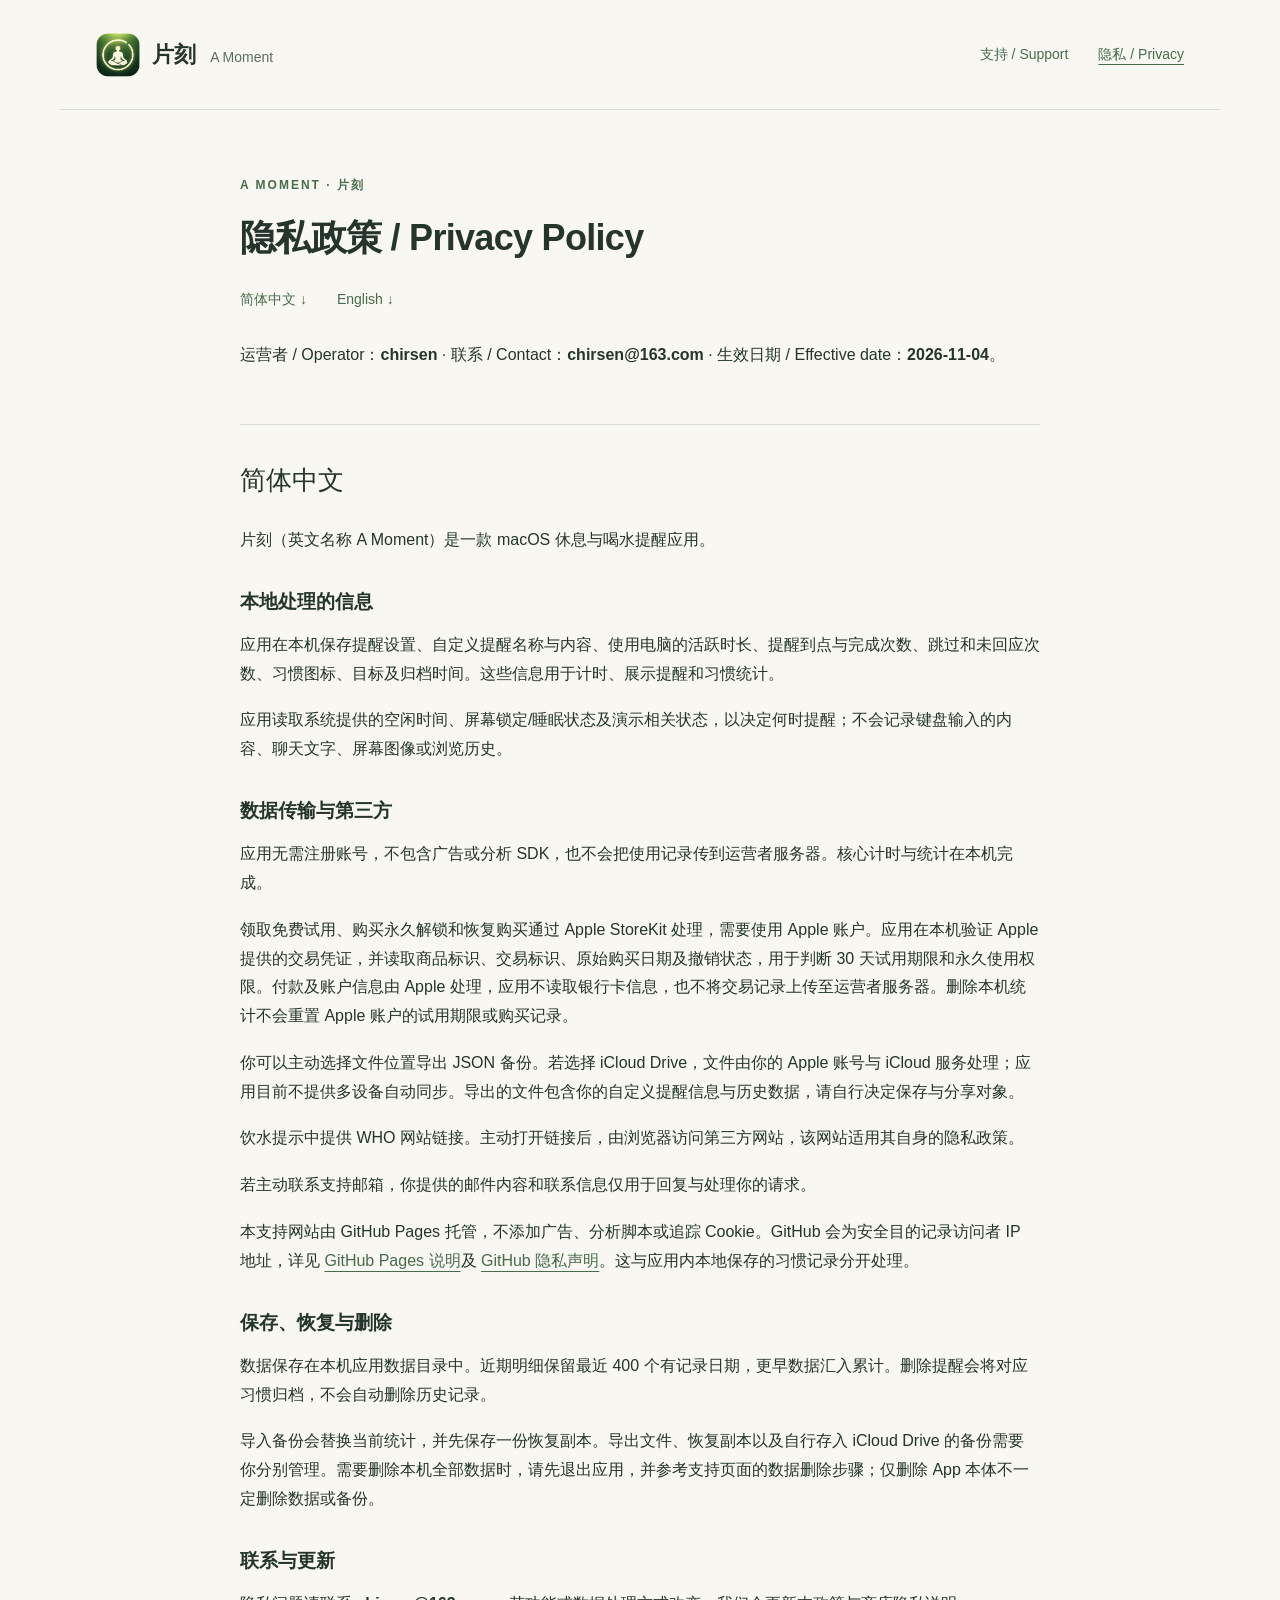
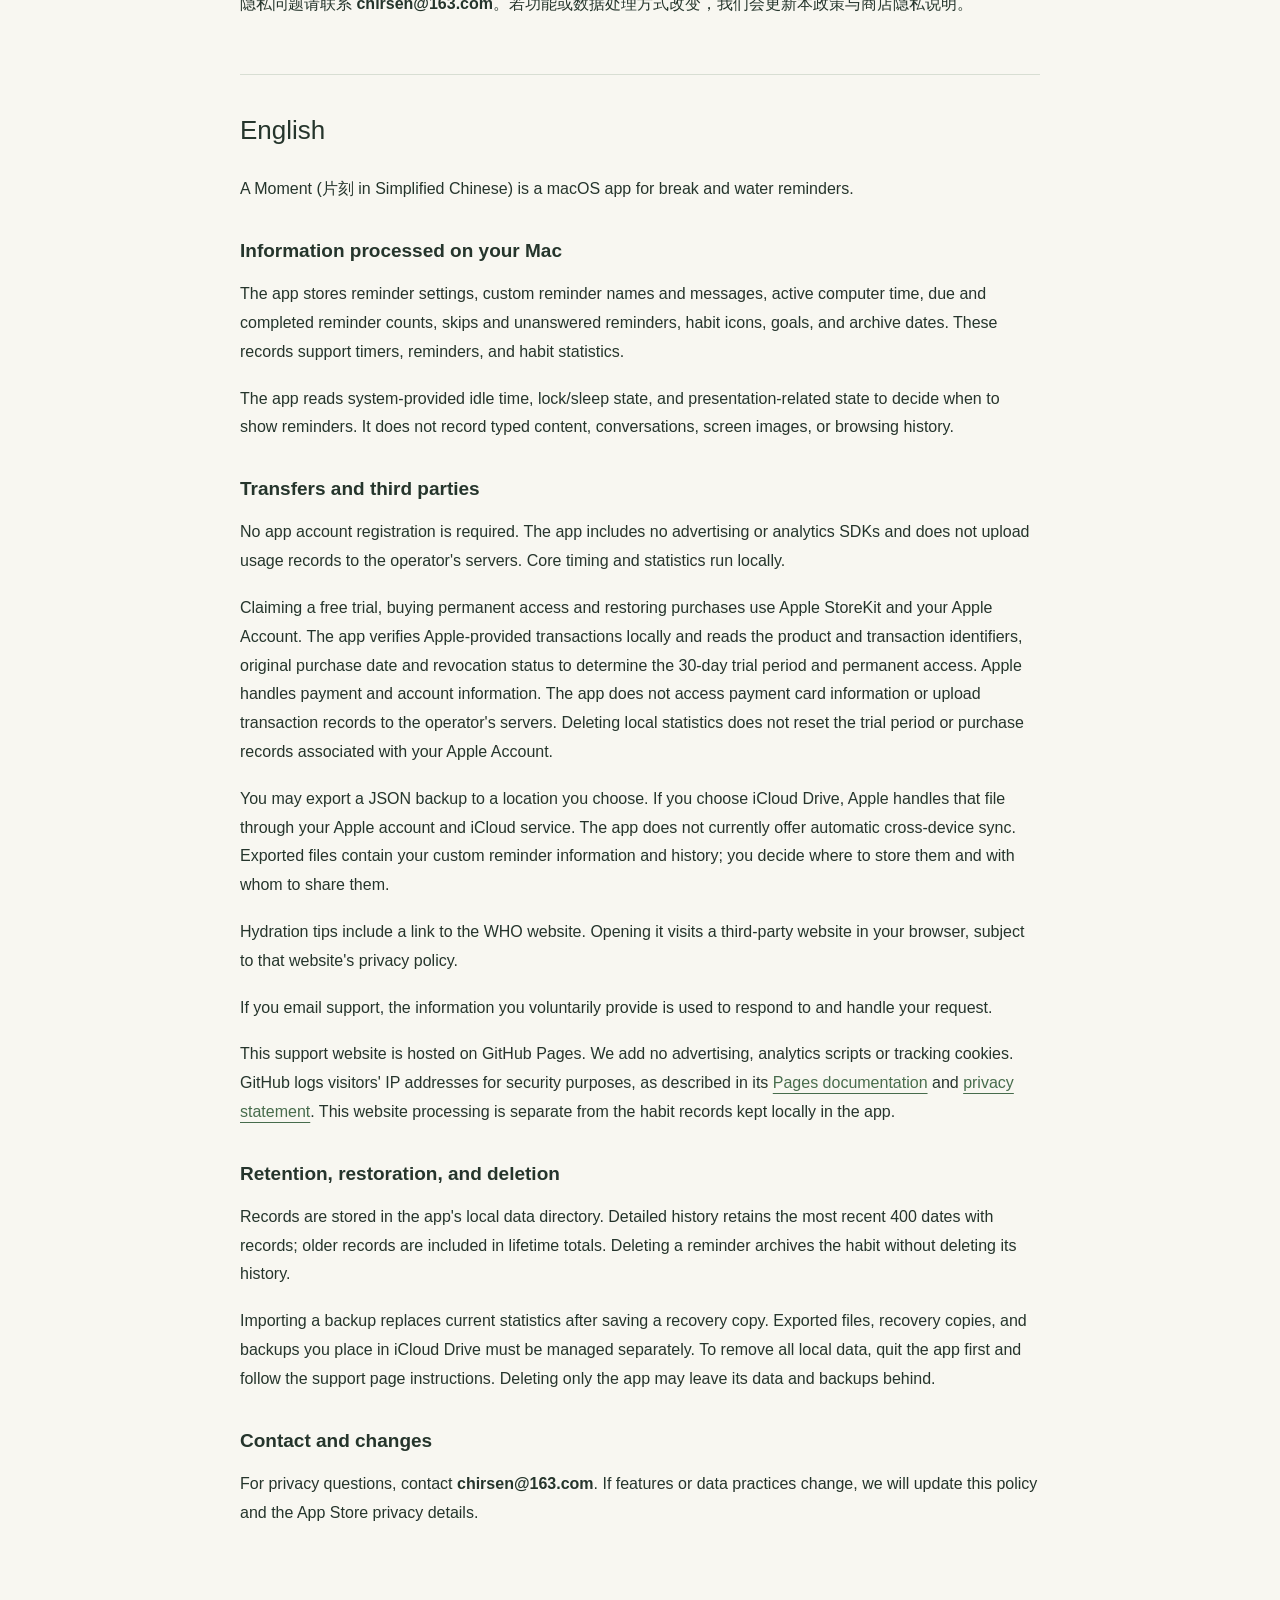
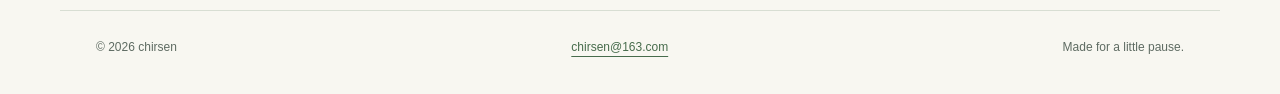
==== privacy.html @ 62cc78dc "Publish bilingual A Moment website and support pages" ====
<!doctype html>
<html lang="zh-Hans"><head><meta charset="utf-8"><meta name="viewport" content="width=device-width, initial-scale=1">
<title>隐私政策 / Privacy Policy · 片刻 A Moment</title>
<meta name="description" content="片刻 A Moment — Mac 休息与喝水提醒。Break and water reminders for your Mac. Support and privacy policy.">
<link rel="icon" href="icon.png"><link rel="stylesheet" href="style.css"></head>
<body><a class="skip" href="#main">跳至内容 / Skip to content</a>
<header><a class="brand" href="index.html"><img src="icon.png" alt="" width="44" height="44"><span>片刻 <small>A Moment</small></span></a>
<nav aria-label="主导航 / Navigation"><a href="support.html">支持 / Support</a><a href="privacy.html" aria-current="page">隐私 / Privacy</a></nav></header>
<main id="main"><div class="document"><p class="eyebrow">A MOMENT · 片刻</p><h1>隐私政策 / Privacy Policy</h1><nav class="languages" aria-label="语言 / Language"><a href="#zh">简体中文 ↓</a><a href="#en">English ↓</a></nav><p>运营者 / Operator：<strong>chirsen</strong> · 联系 / Contact：<strong>chirsen@163.com</strong> · 生效日期 / Effective date：<strong>2026-11-04</strong>。</p>
<section id="zh" lang="zh"><h2>简体中文</h2>
<p>片刻（英文名称 A Moment）是一款 macOS 休息与喝水提醒应用。</p>
<h3>本地处理的信息</h3>
<p>应用在本机保存提醒设置、自定义提醒名称与内容、使用电脑的活跃时长、提醒到点与完成次数、跳过和未回应次数、习惯图标、目标及归档时间。这些信息用于计时、展示提醒和习惯统计。</p>
<p>应用读取系统提供的空闲时间、屏幕锁定/睡眠状态及演示相关状态，以决定何时提醒；不会记录键盘输入的内容、聊天文字、屏幕图像或浏览历史。</p>
<h3>数据传输与第三方</h3>
<p>应用无需注册账号，不包含广告或分析 SDK，也不会把使用记录传到运营者服务器。核心计时与统计在本机完成。</p>
<p>领取免费试用、购买永久解锁和恢复购买通过 Apple StoreKit 处理，需要使用 Apple 账户。应用在本机验证 Apple 提供的交易凭证，并读取商品标识、交易标识、原始购买日期及撤销状态，用于判断 30 天试用期限和永久使用权限。付款及账户信息由 Apple 处理，应用不读取银行卡信息，也不将交易记录上传至运营者服务器。删除本机统计不会重置 Apple 账户的试用期限或购买记录。</p>
<p>你可以主动选择文件位置导出 JSON 备份。若选择 iCloud Drive，文件由你的 Apple 账号与 iCloud 服务处理；应用目前不提供多设备自动同步。导出的文件包含你的自定义提醒信息与历史数据，请自行决定保存与分享对象。</p>
<p>饮水提示中提供 WHO 网站链接。主动打开链接后，由浏览器访问第三方网站，该网站适用其自身的隐私政策。</p>
<p>若主动联系支持邮箱，你提供的邮件内容和联系信息仅用于回复与处理你的请求。</p>
<p>本支持网站由 GitHub Pages 托管，不添加广告、分析脚本或追踪 Cookie。GitHub 会为安全目的记录访问者 IP 地址，详见 <a href="https://docs.github.com/en/pages/getting-started-with-github-pages/what-is-github-pages">GitHub Pages 说明</a>及 <a href="https://docs.github.com/en/site-policy/privacy-policies/github-general-privacy-statement">GitHub 隐私声明</a>。这与应用内本地保存的习惯记录分开处理。</p>
<h3>保存、恢复与删除</h3>
<p>数据保存在本机应用数据目录中。近期明细保留最近 400 个有记录日期，更早数据汇入累计。删除提醒会将对应习惯归档，不会自动删除历史记录。</p>
<p>导入备份会替换当前统计，并先保存一份恢复副本。导出文件、恢复副本以及自行存入 iCloud Drive 的备份需要你分别管理。需要删除本机全部数据时，请先退出应用，并参考支持页面的数据删除步骤；仅删除 App 本体不一定删除数据或备份。</p>
<h3>联系与更新</h3>
<p>隐私问题请联系 <strong>chirsen@163.com</strong>。若功能或数据处理方式改变，我们会更新本政策与商店隐私说明。</p>
</section>
<section id="en" lang="en"><h2>English</h2>
<p>A Moment (片刻 in Simplified Chinese) is a macOS app for break and water reminders.</p>
<h3>Information processed on your Mac</h3>
<p>The app stores reminder settings, custom reminder names and messages, active computer time, due and completed reminder counts, skips and unanswered reminders, habit icons, goals, and archive dates. These records support timers, reminders, and habit statistics.</p>
<p>The app reads system-provided idle time, lock/sleep state, and presentation-related state to decide when to show reminders. It does not record typed content, conversations, screen images, or browsing history.</p>
<h3>Transfers and third parties</h3>
<p>No app account registration is required. The app includes no advertising or analytics SDKs and does not upload usage records to the operator&#x27;s servers. Core timing and statistics run locally.</p>
<p>Claiming a free trial, buying permanent access and restoring purchases use Apple StoreKit and your Apple Account. The app verifies Apple-provided transactions locally and reads the product and transaction identifiers, original purchase date and revocation status to determine the 30-day trial period and permanent access. Apple handles payment and account information. The app does not access payment card information or upload transaction records to the operator&#x27;s servers. Deleting local statistics does not reset the trial period or purchase records associated with your Apple Account.</p>
<p>You may export a JSON backup to a location you choose. If you choose iCloud Drive, Apple handles that file through your Apple account and iCloud service. The app does not currently offer automatic cross-device sync. Exported files contain your custom reminder information and history; you decide where to store them and with whom to share them.</p>
<p>Hydration tips include a link to the WHO website. Opening it visits a third-party website in your browser, subject to that website&#x27;s privacy policy.</p>
<p>If you email support, the information you voluntarily provide is used to respond to and handle your request.</p>
<p>This support website is hosted on GitHub Pages. We add no advertising, analytics scripts or tracking cookies. GitHub logs visitors&#x27; IP addresses for security purposes, as described in its <a href="https://docs.github.com/en/pages/getting-started-with-github-pages/what-is-github-pages">Pages documentation</a> and <a href="https://docs.github.com/en/site-policy/privacy-policies/github-general-privacy-statement">privacy statement</a>. This website processing is separate from the habit records kept locally in the app.</p>
<h3>Retention, restoration, and deletion</h3>
<p>Records are stored in the app&#x27;s local data directory. Detailed history retains the most recent 400 dates with records; older records are included in lifetime totals. Deleting a reminder archives the habit without deleting its history.</p>
<p>Importing a backup replaces current statistics after saving a recovery copy. Exported files, recovery copies, and backups you place in iCloud Drive must be managed separately. To remove all local data, quit the app first and follow the support page instructions. Deleting only the app may leave its data and backups behind.</p>
<h3>Contact and changes</h3>
<p>For privacy questions, contact <strong>chirsen@163.com</strong>. If features or data practices change, we will update this policy and the App Store privacy details.</p>
</section></div></main>
<footer><span>© 2026 chirsen</span><a href="mailto:chirsen@163.com">chirsen@163.com</a><span>Made for a little pause.</span></footer>
</body></html>
---- style.css ----
:root{color-scheme:light;--paper:#f8f7f1;--ink:#25352c;--muted:#5e6b62;--green:#476c4c;--line:#d8ded3}
*{box-sizing:border-box}html{scroll-behavior:smooth}body{margin:0;background:var(--paper);color:var(--ink);font:16px/1.8 -apple-system,BlinkMacSystemFont,"Segoe UI","PingFang SC",sans-serif}a{color:var(--green);text-underline-offset:5px}a:hover{color:#203e26}a:focus-visible{outline:3px solid #94ad71;outline-offset:5px;border-radius:2px}header,main,footer{max-width:1160px;margin:auto;padding-left:36px;padding-right:36px}header{min-height:110px;display:flex;align-items:center;justify-content:space-between;gap:24px;border-bottom:1px solid var(--line)}.brand{display:flex;align-items:center;gap:12px;color:var(--ink);font-size:22px;font-weight:600;text-decoration:none;white-space:nowrap}.brand small{font-size:14px;color:var(--muted);font-weight:400;margin-left:8px}nav{display:flex;gap:30px;font-size:14px}nav a{text-decoration:none}nav a[aria-current]{text-decoration:underline}.skip{position:absolute;left:12px;top:-90px;background:white;padding:12px;z-index:2}.skip:focus{top:8px}.hero{min-height:650px;display:grid;grid-template-columns:1.25fr 1fr;align-items:center;gap:44px;padding:70px 0}.eyebrow,.number{font-size:12px;letter-spacing:2px;font-weight:600;color:var(--green)}h1,h2,h3,p{margin-top:0}h1{font-size:58px;line-height:1.3;font-weight:600;letter-spacing:-2px;margin-bottom:26px}.intro{font-size:20px;color:var(--muted)}.english{font-size:16px;color:var(--muted)}.actions{margin-top:32px;display:flex;flex-direction:column;gap:15px;align-items:flex-start}.button{display:inline-flex;gap:30px;align-items:center;background:var(--green);color:white;text-decoration:none;padding:12px 20px;border-radius:8px}.button:hover{background:#35533a;color:white}.release{font-size:12px;color:var(--muted)}.app-mark{text-align:center}.app-mark img{width:min(100%,320px);height:auto;filter:drop-shadow(0 20px 32px #325c2a12)}.app-mark p{font-size:23px;letter-spacing:4px}.app-mark span{display:block;font-size:13px;letter-spacing:2px;color:var(--muted)}.details{display:grid;grid-template-columns:repeat(3,1fr);gap:36px;border-top:1px solid var(--line);padding:44px 0 58px}.details h2{font-size:22px;font-weight:500}.details p{font-size:15px;color:var(--muted)}.details .number{font-size:11px}.pricing{display:grid;grid-template-columns:1fr 1.3fr;gap:60px;background:#eaf0e4;padding:40px;border-radius:12px;margin:0 0 40px}.pricing h2{font-size:32px;line-height:1.4;font-weight:500}.price{font-size:24px;font-weight:600}.price span{font-size:17px;font-weight:400;color:#8b9588;margin:0 12px}.pricing p{margin-bottom:16px}.pricing p[lang=en]{font-size:14px;color:var(--muted)}.note{color:var(--muted);font-size:12px;margin:30px 0 60px}.document{max-width:800px;margin:auto;padding:65px 0}.document h1{font-size:36px;letter-spacing:-.7px}.languages{margin:0 0 28px}.document section{scroll-margin-top:24px;margin-top:55px}.document h2{font-size:26px;font-weight:500;border-top:1px solid var(--line);padding-top:32px}.document h3{font-size:19px;margin:30px 0 12px}.document p{margin-bottom:18px}.guide{padding-left:24px}.guide li{margin-bottom:22px;padding-left:6px}code{font-size:.88em;overflow-wrap:anywhere;background:#eaf0e4;padding:2px 4px;border-radius:3px}footer{display:flex;flex-wrap:wrap;justify-content:space-between;gap:14px;padding-top:26px;padding-bottom:35px;border-top:1px solid var(--line);color:var(--muted);font-size:12px}
@media(max-width:720px){header,main,footer{padding-left:22px;padding-right:22px}header{min-height:90px;gap:14px;flex-wrap:wrap;padding-top:18px;padding-bottom:18px}nav{gap:20px;font-size:13px}.brand small{display:none}.hero{grid-template-columns:1fr;gap:12px;padding:48px 0;min-height:auto}h1{font-size:42px;letter-spacing:-1px}.app-mark{display:none}.intro{font-size:18px}.details{grid-template-columns:1fr;gap:16px;padding:32px 0}.details article{padding-bottom:12px}.pricing{grid-template-columns:1fr;gap:8px;padding:26px}.pricing h2{font-size:28px}.price{font-size:20px}.document{padding:40px 0}.document h1{font-size:29px}.document p,.guide{font-size:15px}}
@media(prefers-reduced-motion:reduce){html{scroll-behavior:auto}}
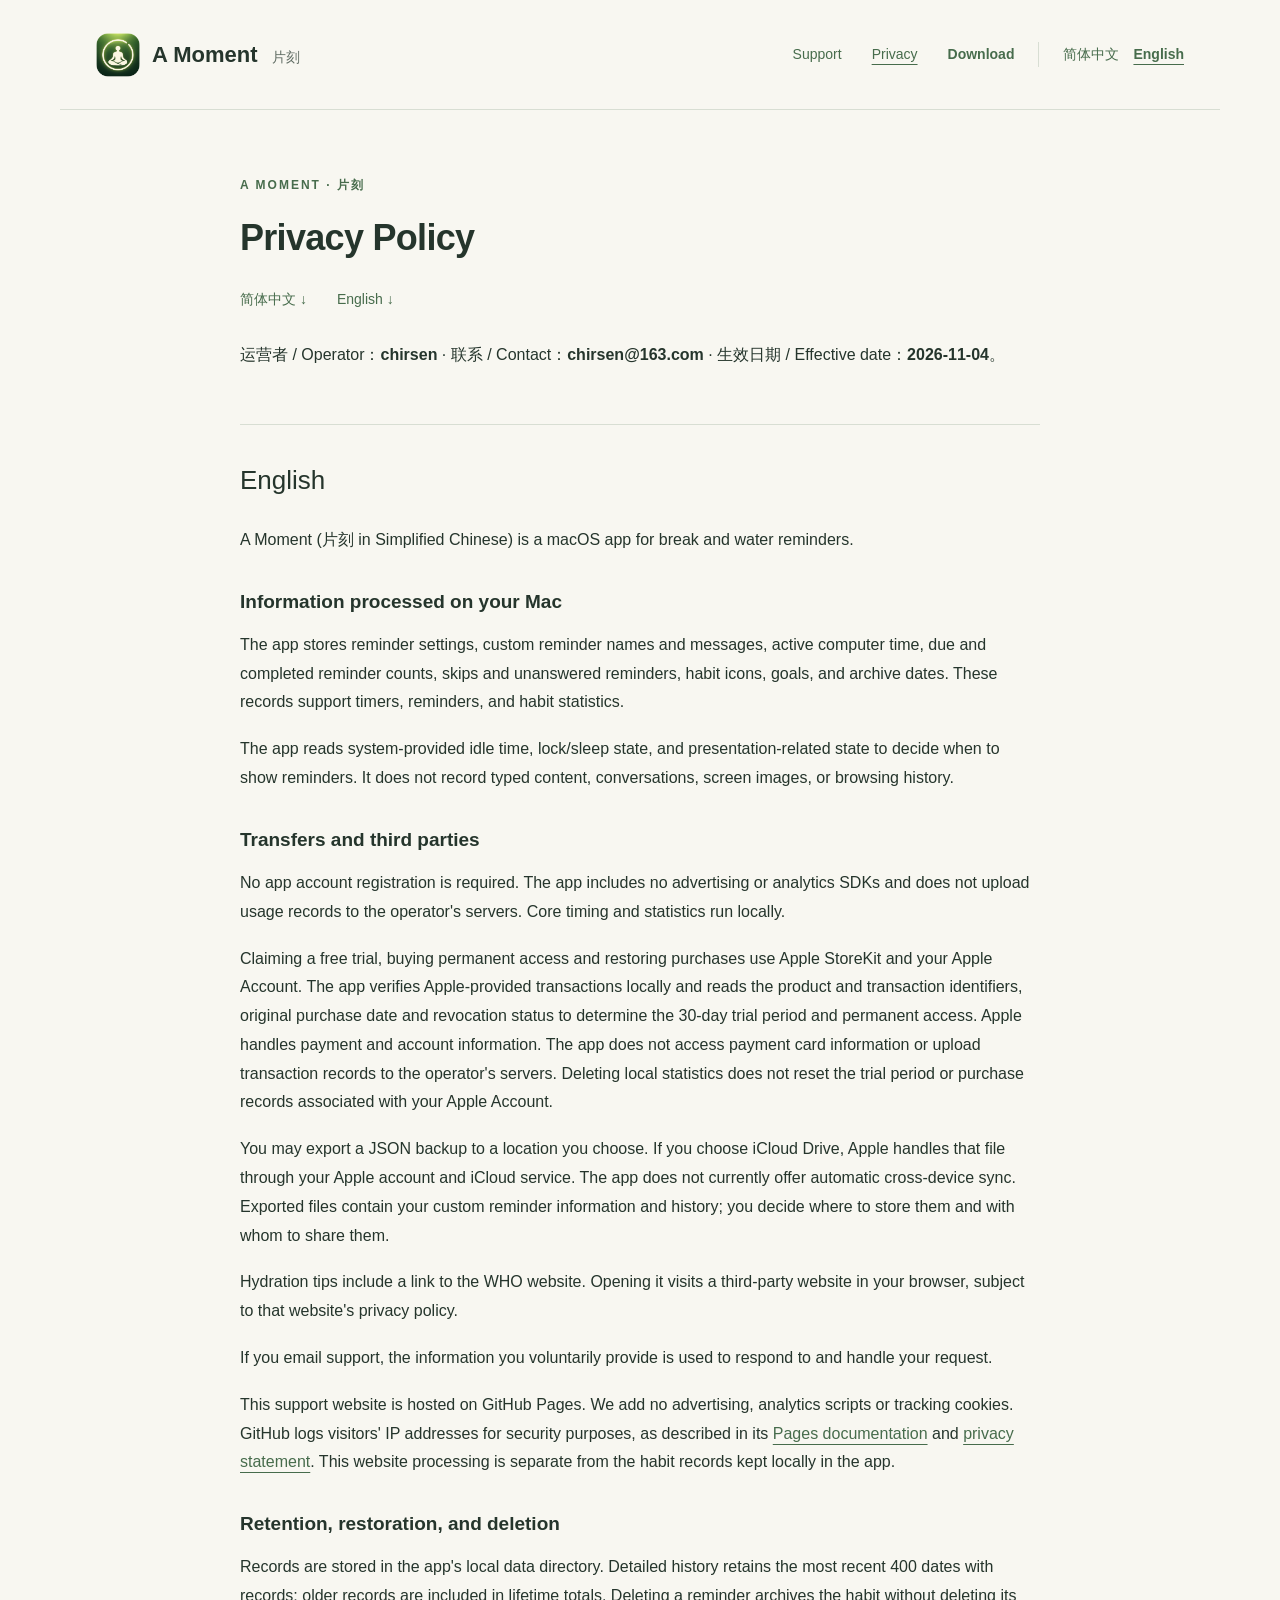
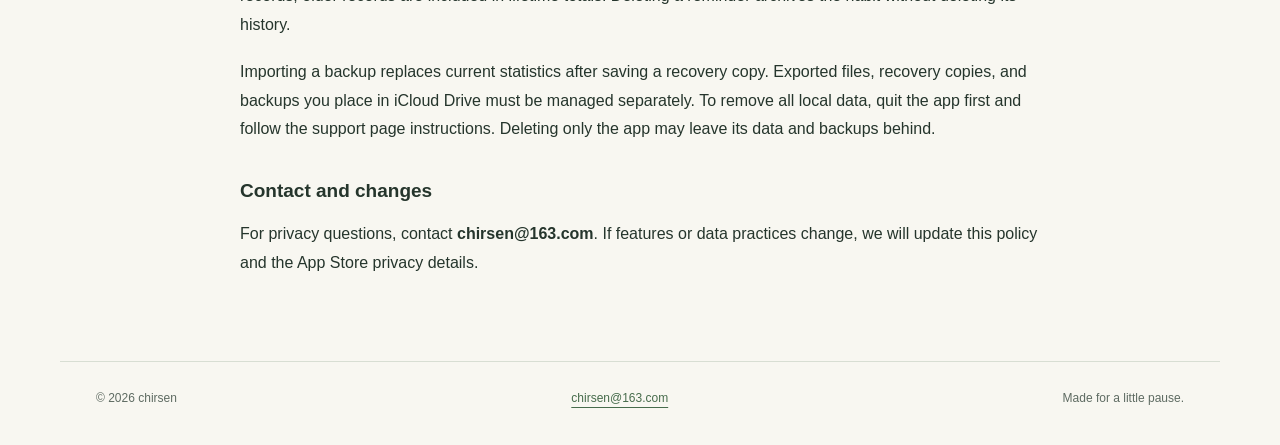
==== commit b6c77c5f: "Add App Store download links and language selection Link to A Moment with a country-neutral App Stor" ====
--- a/privacy.html
+++ b/privacy.html
@@ -1,13 +1,14 @@
 <!doctype html>
 <html lang="zh-Hans"><head><meta charset="utf-8"><meta name="viewport" content="width=device-width, initial-scale=1">
-<title>隐私政策 / Privacy Policy · 片刻 A Moment</title>
+<title>隐私政策 · 片刻 A Moment</title>
+<meta name="title-zh" content="隐私政策 · 片刻 A Moment"><meta name="title-en" content="Privacy Policy · A Moment">
 <meta name="description" content="片刻 A Moment — Mac 休息与喝水提醒。Break and water reminders for your Mac. Support and privacy policy.">
-<link rel="icon" href="icon.png"><link rel="stylesheet" href="style.css"></head>
-<body><a class="skip" href="#main">跳至内容 / Skip to content</a>
-<header><a class="brand" href="index.html"><img src="icon.png" alt="" width="44" height="44"><span>片刻 <small>A Moment</small></span></a>
-<nav aria-label="主导航 / Navigation"><a href="support.html">支持 / Support</a><a href="privacy.html" aria-current="page">隐私 / Privacy</a></nav></header>
-<main id="main"><div class="document"><p class="eyebrow">A MOMENT · 片刻</p><h1>隐私政策 / Privacy Policy</h1><nav class="languages" aria-label="语言 / Language"><a href="#zh">简体中文 ↓</a><a href="#en">English ↓</a></nav><p>运营者 / Operator：<strong>chirsen</strong> · 联系 / Contact：<strong>chirsen@163.com</strong> · 生效日期 / Effective date：<strong>2026-11-04</strong>。</p>
-<section id="zh" lang="zh"><h2>简体中文</h2>
+<link rel="icon" href="icon.png"><link rel="stylesheet" href="style.css"><script src="language.js"></script></head>
+<body><a class="skip" href="#main"><span data-copy="zh" lang="zh-Hans">跳至内容</span><span data-copy="en" lang="en">Skip to content</span></a>
+<header><a class="brand" href="index.html"><img src="icon.png" alt="" width="44" height="44"><span><span data-copy="zh" lang="zh-Hans">片刻 <small>A Moment</small></span><span data-copy="en" lang="en">A Moment <small>片刻</small></span></span></a>
+<div class="header-links"><nav aria-label="主导航 / Navigation"><a href="support.html"><span data-copy="zh" lang="zh-Hans">支持</span><span data-copy="en" lang="en">Support</span></a><a href="privacy.html" aria-current="page"><span data-copy="zh" lang="zh-Hans">隐私</span><span data-copy="en" lang="en">Privacy</span></a><a class="download-link" href="https://apps.apple.com/app/id6830665862"><span data-copy="zh" lang="zh-Hans">下载</span><span data-copy="en" lang="en">Download</span></a></nav><nav class="language-picker" aria-label="语言 / Language"><a href="?lang=zh" data-language="zh" lang="zh-Hans">简体中文</a><a href="?lang=en" data-language="en" lang="en">English</a></nav></div></header>
+<main id="main"><div class="document"><p class="eyebrow">A MOMENT · 片刻</p><h1><span data-copy="zh" lang="zh-Hans">隐私政策</span><span data-copy="en" lang="en">Privacy Policy</span></h1><nav class="languages" aria-label="文档语言 / Document language"><a href="#zh">简体中文 ↓</a><a href="#en">English ↓</a></nav><p>运营者 / Operator：<strong>chirsen</strong> · 联系 / Contact：<strong>chirsen@163.com</strong> · 生效日期 / Effective date：<strong>2026-11-04</strong>。</p>
+<section id="zh" lang="zh" data-copy="zh"><h2>简体中文</h2>
 <p>片刻（英文名称 A Moment）是一款 macOS 休息与喝水提醒应用。</p>
 <h3>本地处理的信息</h3>
 <p>应用在本机保存提醒设置、自定义提醒名称与内容、使用电脑的活跃时长、提醒到点与完成次数、跳过和未回应次数、习惯图标、目标及归档时间。这些信息用于计时、展示提醒和习惯统计。</p>
@@ -25,7 +26,7 @@
 <h3>联系与更新</h3>
 <p>隐私问题请联系 <strong>chirsen@163.com</strong>。若功能或数据处理方式改变，我们会更新本政策与商店隐私说明。</p>
 </section>
-<section id="en" lang="en"><h2>English</h2>
+<section id="en" lang="en" data-copy="en"><h2>English</h2>
 <p>A Moment (片刻 in Simplified Chinese) is a macOS app for break and water reminders.</p>
 <h3>Information processed on your Mac</h3>
 <p>The app stores reminder settings, custom reminder names and messages, active computer time, due and completed reminder counts, skips and unanswered reminders, habit icons, goals, and archive dates. These records support timers, reminders, and habit statistics.</p>
--- a/style.css
+++ b/style.css
@@ -1,4 +1,7 @@
 :root{color-scheme:light;--paper:#f8f7f1;--ink:#25352c;--muted:#5e6b62;--green:#476c4c;--line:#d8ded3}
 *{box-sizing:border-box}html{scroll-behavior:smooth}body{margin:0;background:var(--paper);color:var(--ink);font:16px/1.8 -apple-system,BlinkMacSystemFont,"Segoe UI","PingFang SC",sans-serif}a{color:var(--green);text-underline-offset:5px}a:hover{color:#203e26}a:focus-visible{outline:3px solid #94ad71;outline-offset:5px;border-radius:2px}header,main,footer{max-width:1160px;margin:auto;padding-left:36px;padding-right:36px}header{min-height:110px;display:flex;align-items:center;justify-content:space-between;gap:24px;border-bottom:1px solid var(--line)}.brand{display:flex;align-items:center;gap:12px;color:var(--ink);font-size:22px;font-weight:600;text-decoration:none;white-space:nowrap}.brand small{font-size:14px;color:var(--muted);font-weight:400;margin-left:8px}nav{display:flex;gap:30px;font-size:14px}nav a{text-decoration:none}nav a[aria-current]{text-decoration:underline}.skip{position:absolute;left:12px;top:-90px;background:white;padding:12px;z-index:2}.skip:focus{top:8px}.hero{min-height:650px;display:grid;grid-template-columns:1.25fr 1fr;align-items:center;gap:44px;padding:70px 0}.eyebrow,.number{font-size:12px;letter-spacing:2px;font-weight:600;color:var(--green)}h1,h2,h3,p{margin-top:0}h1{font-size:58px;line-height:1.3;font-weight:600;letter-spacing:-2px;margin-bottom:26px}.intro{font-size:20px;color:var(--muted)}.english{font-size:16px;color:var(--muted)}.actions{margin-top:32px;display:flex;flex-direction:column;gap:15px;align-items:flex-start}.button{display:inline-flex;gap:30px;align-items:center;background:var(--green);color:white;text-decoration:none;padding:12px 20px;border-radius:8px}.button:hover{background:#35533a;color:white}.release{font-size:12px;color:var(--muted)}.app-mark{text-align:center}.app-mark img{width:min(100%,320px);height:auto;filter:drop-shadow(0 20px 32px #325c2a12)}.app-mark p{font-size:23px;letter-spacing:4px}.app-mark span{display:block;font-size:13px;letter-spacing:2px;color:var(--muted)}.details{display:grid;grid-template-columns:repeat(3,1fr);gap:36px;border-top:1px solid var(--line);padding:44px 0 58px}.details h2{font-size:22px;font-weight:500}.details p{font-size:15px;color:var(--muted)}.details .number{font-size:11px}.pricing{display:grid;grid-template-columns:1fr 1.3fr;gap:60px;background:#eaf0e4;padding:40px;border-radius:12px;margin:0 0 40px}.pricing h2{font-size:32px;line-height:1.4;font-weight:500}.price{font-size:24px;font-weight:600}.price span{font-size:17px;font-weight:400;color:#8b9588;margin:0 12px}.pricing p{margin-bottom:16px}.pricing p[lang=en]{font-size:14px;color:var(--muted)}.note{color:var(--muted);font-size:12px;margin:30px 0 60px}.document{max-width:800px;margin:auto;padding:65px 0}.document h1{font-size:36px;letter-spacing:-.7px}.languages{margin:0 0 28px}.document section{scroll-margin-top:24px;margin-top:55px}.document h2{font-size:26px;font-weight:500;border-top:1px solid var(--line);padding-top:32px}.document h3{font-size:19px;margin:30px 0 12px}.document p{margin-bottom:18px}.guide{padding-left:24px}.guide li{margin-bottom:22px;padding-left:6px}code{font-size:.88em;overflow-wrap:anywhere;background:#eaf0e4;padding:2px 4px;border-radius:3px}footer{display:flex;flex-wrap:wrap;justify-content:space-between;gap:14px;padding-top:26px;padding-bottom:35px;border-top:1px solid var(--line);color:var(--muted);font-size:12px}
 @media(max-width:720px){header,main,footer{padding-left:22px;padding-right:22px}header{min-height:90px;gap:14px;flex-wrap:wrap;padding-top:18px;padding-bottom:18px}nav{gap:20px;font-size:13px}.brand small{display:none}.hero{grid-template-columns:1fr;gap:12px;padding:48px 0;min-height:auto}h1{font-size:42px;letter-spacing:-1px}.app-mark{display:none}.intro{font-size:18px}.details{grid-template-columns:1fr;gap:16px;padding:32px 0}.details article{padding-bottom:12px}.pricing{grid-template-columns:1fr;gap:8px;padding:26px}.pricing h2{font-size:28px}.price{font-size:20px}.document{padding:40px 0}.document h1{font-size:29px}.document p,.guide{font-size:15px}}
+.button{max-width:100%;gap:20px;line-height:1.5}.button-copy{display:block;min-width:0}.button-copy small{display:block;font-size:12px;font-weight:400;margin-top:4px;opacity:.88}.download-link{font-weight:600}.support-link{font-size:14px}.pricing .actions{margin-top:24px}nav{flex-wrap:wrap}
+[data-copy]{display:block}html[data-language=zh] [data-copy=en],html[data-language=en] [data-copy=zh]{display:none}.header-links{display:flex;flex-wrap:wrap;justify-content:flex-end;align-items:center;gap:24px}.language-picker{gap:14px;border-left:1px solid var(--line);padding-left:24px}.language-picker a[aria-current]{font-weight:600}.price [data-copy]{font:inherit;color:inherit;margin:0}.local-price{font-size:14px;color:var(--muted)}
+@media(max-width:720px){.header-links{justify-content:flex-start;gap:12px 20px}.language-picker{padding-left:0;border-left:0}.button-copy{overflow-wrap:anywhere}}
 @media(prefers-reduced-motion:reduce){html{scroll-behavior:auto}}
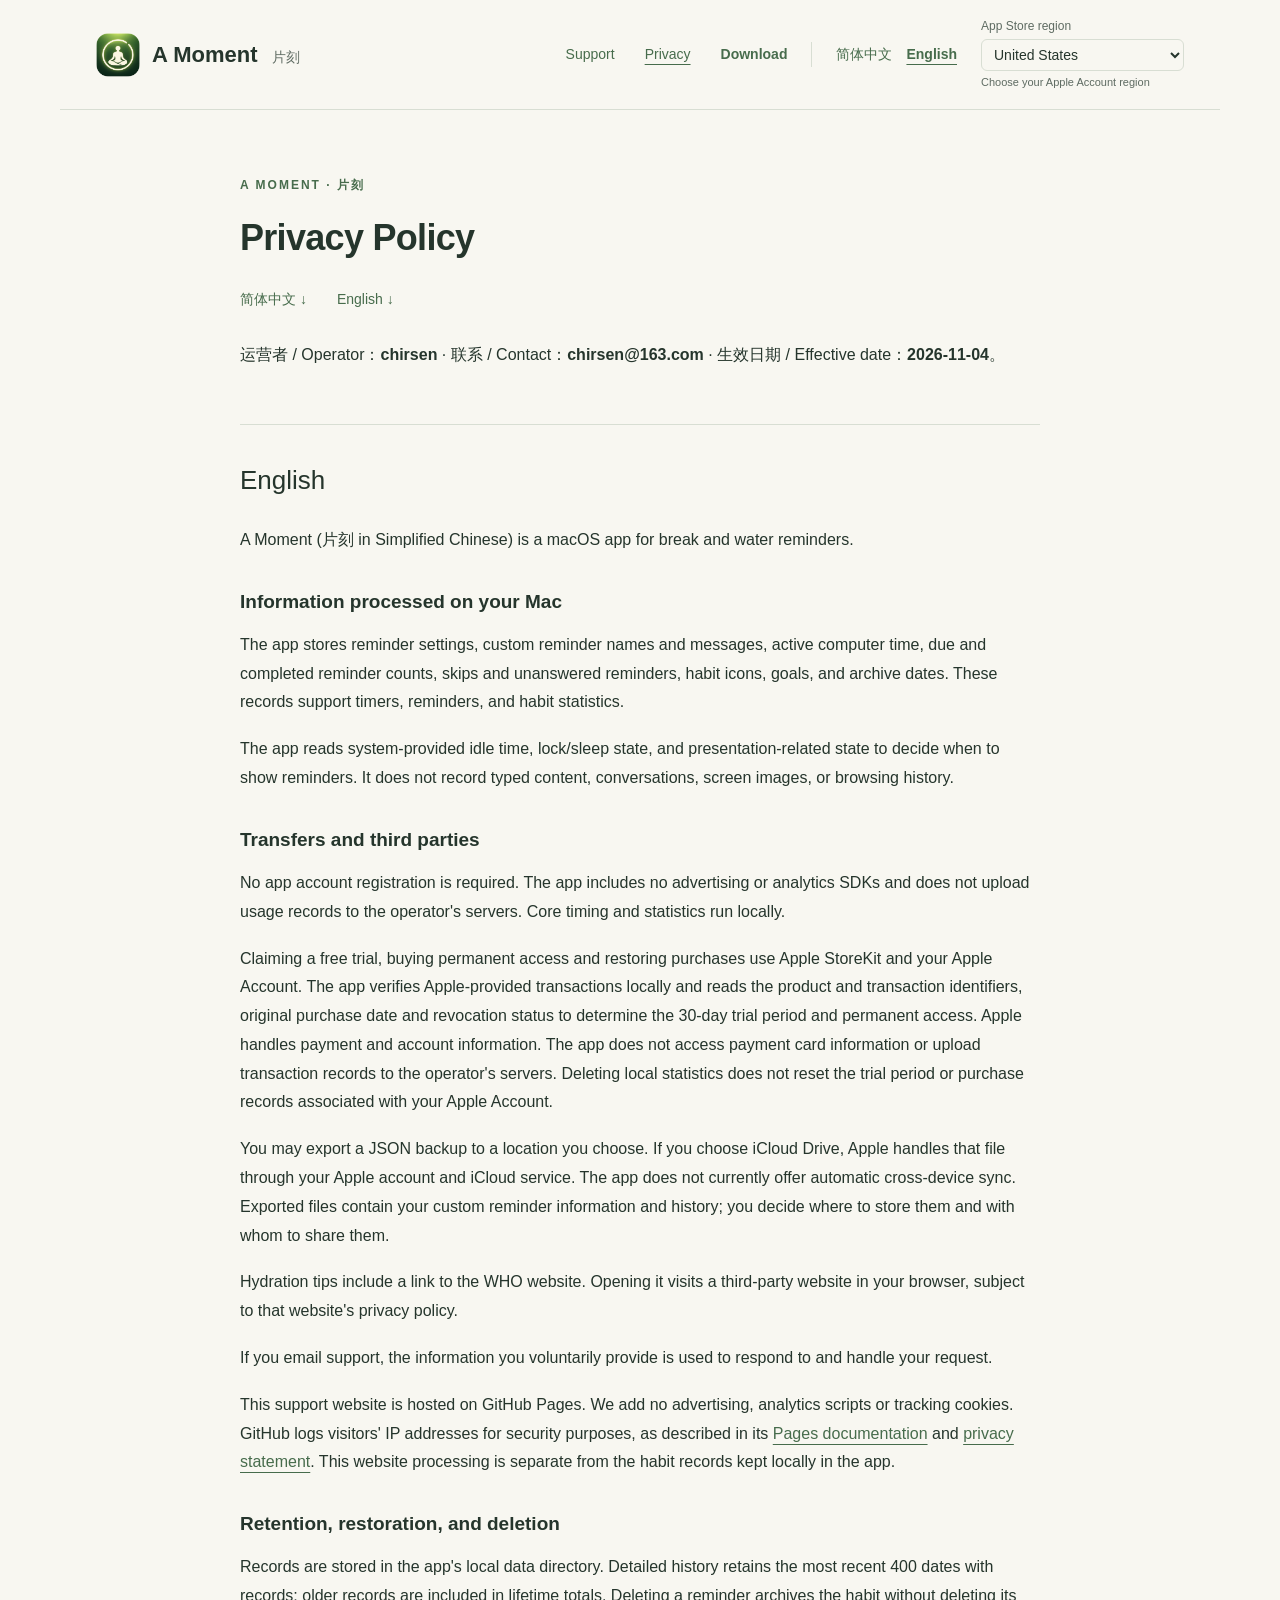
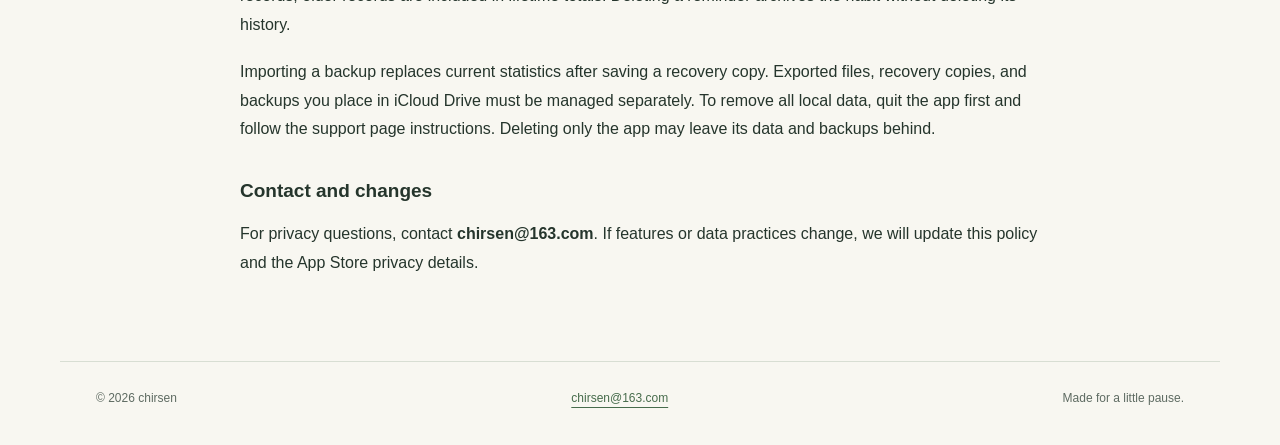
==== commit d32a2e59: "Fix App Store region links to keep the app detail page Link directly to the selected Mac App Store s" ====
--- a/privacy.html
+++ b/privacy.html
@@ -3,10 +3,12 @@
 <title>隐私政策 · 片刻 A Moment</title>
 <meta name="title-zh" content="隐私政策 · 片刻 A Moment"><meta name="title-en" content="Privacy Policy · A Moment">
 <meta name="description" content="片刻 A Moment — Mac 休息与喝水提醒。Break and water reminders for your Mac. Support and privacy policy.">
-<link rel="icon" href="icon.png"><link rel="stylesheet" href="style.css"><script src="language.js"></script></head>
+<link rel="icon" href="icon.png"><link rel="stylesheet" href="style.css?v=20261115"><script src="language.js?v=20261115"></script></head>
 <body><a class="skip" href="#main"><span data-copy="zh" lang="zh-Hans">跳至内容</span><span data-copy="en" lang="en">Skip to content</span></a>
 <header><a class="brand" href="index.html"><img src="icon.png" alt="" width="44" height="44"><span><span data-copy="zh" lang="zh-Hans">片刻 <small>A Moment</small></span><span data-copy="en" lang="en">A Moment <small>片刻</small></span></span></a>
-<div class="header-links"><nav aria-label="主导航 / Navigation"><a href="support.html"><span data-copy="zh" lang="zh-Hans">支持</span><span data-copy="en" lang="en">Support</span></a><a href="privacy.html" aria-current="page"><span data-copy="zh" lang="zh-Hans">隐私</span><span data-copy="en" lang="en">Privacy</span></a><a class="download-link" href="https://apps.apple.com/app/id6830665862"><span data-copy="zh" lang="zh-Hans">下载</span><span data-copy="en" lang="en">Download</span></a></nav><nav class="language-picker" aria-label="语言 / Language"><a href="?lang=zh" data-language="zh" lang="zh-Hans">简体中文</a><a href="?lang=en" data-language="en" lang="en">English</a></nav></div></header>
+<div class="header-links"><nav aria-label="主导航 / Navigation"><a href="support.html"><span data-copy="zh" lang="zh-Hans">支持</span><span data-copy="en" lang="en">Support</span></a><a href="privacy.html" aria-current="page"><span data-copy="zh" lang="zh-Hans">隐私</span><span data-copy="en" lang="en">Privacy</span></a><a class="download-link" data-app-store href="https://apps.apple.com/cn/app/id6830665862?mt=12"><span data-copy="zh" lang="zh-Hans">下载</span><span data-copy="en" lang="en">Download</span></a></nav><nav class="language-picker" aria-label="语言 / Language"><a href="?lang=zh" data-language="zh" lang="zh-Hans">简体中文</a><a href="?lang=en" data-language="en" lang="en">English</a></nav><label class="store-picker"><span data-copy="zh" lang="zh-Hans">App Store 地区</span><span data-copy="en" lang="en">App Store region</span><select id="store-region" aria-describedby="store-region-help">
+<option value="cn">中国大陆 / China mainland</option><option value="us">United States</option><option value="jp">日本 / Japan</option><option value="kr">대한민국 / South Korea</option><option value="vn">Việt Nam / Vietnam</option><option value="th">ไทย / Thailand</option>
+</select><small id="store-region-help"><span data-copy="zh" lang="zh-Hans">请选择 Apple 账户所在地区</span><span data-copy="en" lang="en">Choose your Apple Account region</span></small></label></div></header>
 <main id="main"><div class="document"><p class="eyebrow">A MOMENT · 片刻</p><h1><span data-copy="zh" lang="zh-Hans">隐私政策</span><span data-copy="en" lang="en">Privacy Policy</span></h1><nav class="languages" aria-label="文档语言 / Document language"><a href="#zh">简体中文 ↓</a><a href="#en">English ↓</a></nav><p>运营者 / Operator：<strong>chirsen</strong> · 联系 / Contact：<strong>chirsen@163.com</strong> · 生效日期 / Effective date：<strong>2026-11-04</strong>。</p>
 <section id="zh" lang="zh" data-copy="zh"><h2>简体中文</h2>
 <p>片刻（英文名称 A Moment）是一款 macOS 休息与喝水提醒应用。</p>
--- a/style.css
+++ b/style.css
@@ -5,3 +5,4 @@
 [data-copy]{display:block}html[data-language=zh] [data-copy=en],html[data-language=en] [data-copy=zh]{display:none}.header-links{display:flex;flex-wrap:wrap;justify-content:flex-end;align-items:center;gap:24px}.language-picker{gap:14px;border-left:1px solid var(--line);padding-left:24px}.language-picker a[aria-current]{font-weight:600}.price [data-copy]{font:inherit;color:inherit;margin:0}.local-price{font-size:14px;color:var(--muted)}
 @media(max-width:720px){.header-links{justify-content:flex-start;gap:12px 20px}.language-picker{padding-left:0;border-left:0}.button-copy{overflow-wrap:anywhere}}
 @media(prefers-reduced-motion:reduce){html{scroll-behavior:auto}}
+.store-picker{display:flex;flex-direction:column;gap:2px;font-size:12px;color:var(--muted);max-width:100%;padding:12px 0}.store-picker select{font:inherit;font-size:14px;color:var(--ink);background:var(--paper);border:1px solid var(--line);border-radius:6px;padding:6px 8px;max-width:100%}.store-picker select:focus-visible{outline:3px solid #94ad71;outline-offset:2px}.store-picker small{font-size:11px}
